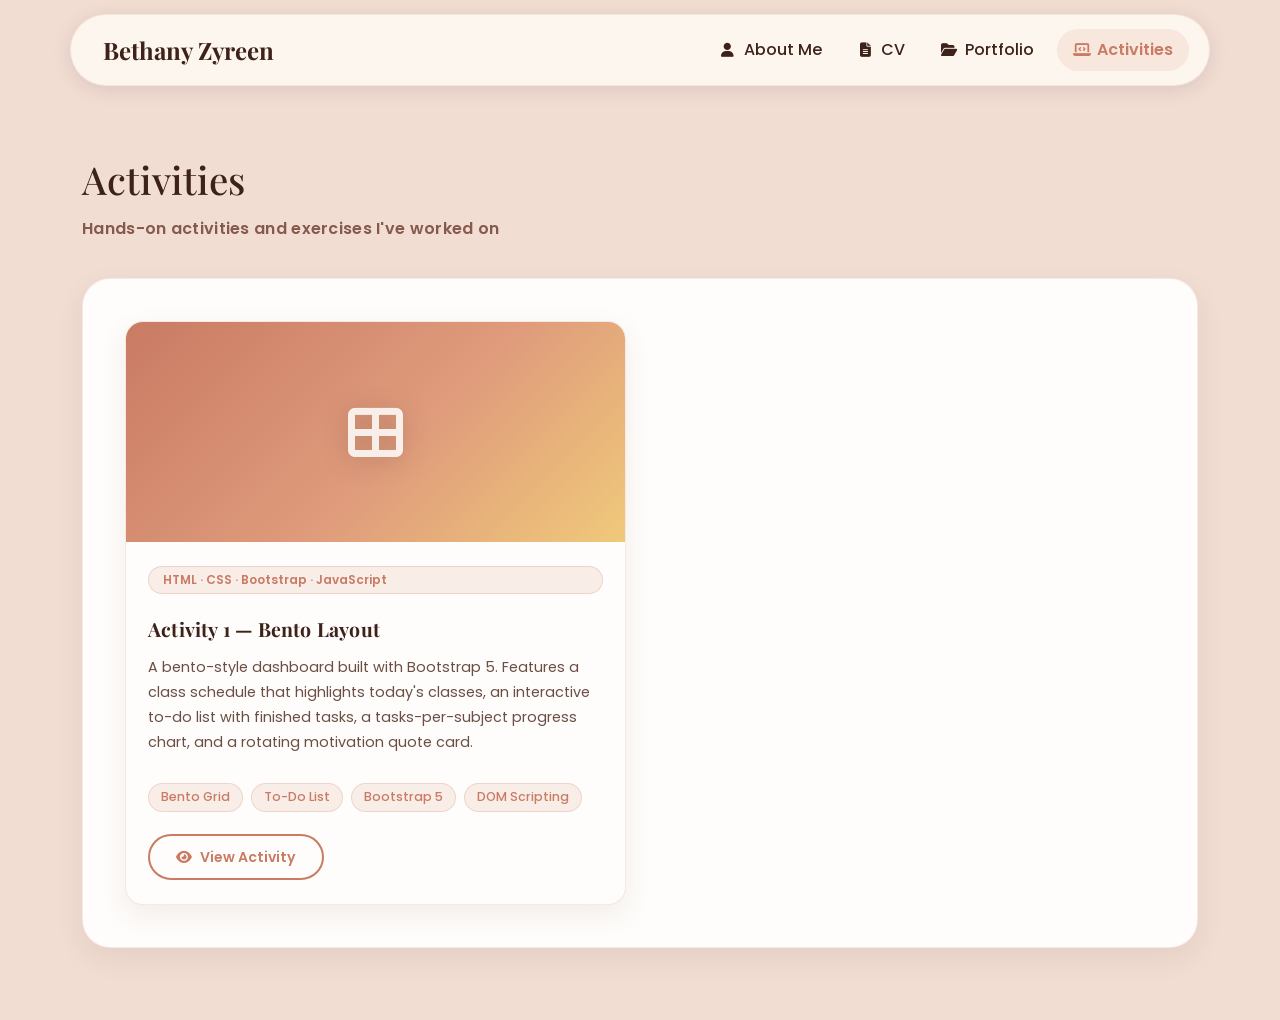
==== activities.html @ b903df8c "activities folder" ====
<!DOCTYPE html>
<html lang="en">

<head>
  <meta charset="UTF-8">
  <meta name="viewport" content="width=device-width, initial-scale=1.0">
  <title>Zyreen – Activities</title>
  <link rel="icon" type="image/svg+xml" href="assets/img/Group13.svg">
  <link href="https://cdn.jsdelivr.net/npm/bootstrap@5.3.3/dist/css/bootstrap.min.css" rel="stylesheet">
  <link
    href="https://fonts.googleapis.com/css2?family=Playfair+Display:wght@600;700&family=Poppins:wght@300;400;500;600&display=swap"
    rel="stylesheet">
  <link rel="stylesheet" href="https://cdnjs.cloudflare.com/ajax/libs/font-awesome/6.5.0/css/all.min.css">
  <link rel="stylesheet" href="assets/css/style.css">
</head>

<body>

  <!-- NAVBAR -->
  <nav class="navbar navbar-expand-lg fixed-top custom-nav">
    <div class="container">
      <a class="navbar-brand logo" href="index.html">Bethany Zyreen</a>
      <button class="navbar-toggler" type="button" data-bs-toggle="collapse" data-bs-target="#menu" aria-controls="menu"
        aria-expanded="false" aria-label="Toggle navigation">
        <span class="navbar-toggler-icon"></span>
      </button>
      <div class="collapse navbar-collapse" id="menu">
        <ul class="navbar-nav ms-auto">
          <li class="nav-item"><a href="index.html" class="nav-link"><i class="fas fa-user nav-link-icon"></i><span
                data-text="About Me">About Me</span></a></li>
          <li class="nav-item"><a href="cv.html" class="nav-link"><i class="fas fa-file-lines nav-link-icon"></i><span
                data-text="CV">CV</span></a></li>
          <li class="nav-item"><a href="portfolio.html" class="nav-link"><i
                class="fas fa-folder-open nav-link-icon"></i><span data-text="Portfolio">Portfolio</span></a></li>
          <li class="nav-item"><a href="activities.html" class="nav-link active" aria-current="page"><i
                class="fas fa-laptop-code nav-link-icon"></i><span data-text="Activities">Activities</span></a></li>
        </ul>
      </div>
    </div>
  </nav>

  <section class="page-header">
    <div class="container">
      <h1 class="section-title">Activities</h1>
      <p class="page-subtitle">Hands-on activities and exercises I've worked on</p>
    </div>
  </section>

  <!-- ACTIVITIES -->
  <section class="section pt-0">
    <div class="container">
      <div class="card-section">
        <div class="project-grid project-grid--tall">

          <article class="project-card" id="bento-layout">
            <div class="project-image sunset-panel">
              <i class="fas fa-table-cells-large panel-icon"></i>
            </div>
            <div class="project-content">
              <span class="project-badge">HTML · CSS · Bootstrap · JavaScript</span>
              <h3>Activity 1 — Bento Layout</h3>
              <p>
                A bento-style dashboard built with Bootstrap 5. Features a class schedule that highlights
                today's classes, an interactive to-do list with finished tasks, a tasks-per-subject progress
                chart, and a rotating motivation quote card.
              </p>
              <div class="project-tags">
                <span class="tag">Bento Grid</span>
                <span class="tag">To-Do List</span>
                <span class="tag">Bootstrap 5</span>
                <span class="tag">DOM Scripting</span>
              </div>
              <a href="activities/activity1/bento.html" target="_blank" rel="noopener" class="btn btn-project mt-3">
                <i class="fas fa-eye"></i> View Activity
              </a>
            </div>
          </article>

        </div>
      </div>
    </div>
  </section>

  <script src="https://cdn.jsdelivr.net/npm/bootstrap@5.3.3/dist/js/bootstrap.bundle.min.js"></script>
  <script src="assets/js/script.js"></script>
</body>

</html>
---- assets/css/style.css ----
:root {
  --bg: #f2ddd3;
  --nav: #fdf6ee;
  --card: #fff;
  --accent-light: #e8b4a0;
  --accent: #c97b63;
  --dark: #3d2219;
}

body {
  background: var(--bg);
  font-family: 'Poppins', sans-serif;
  padding-top: 100px;
  color: var(--dark);
}

/* ── TYPOGRAPHY ── */
.logo,
.section-title,
.hero-title {
  font-family: 'Playfair Display', serif;
}

/* ── NAVBAR ── */
.custom-nav {
  background: transparent !important;
  box-shadow: none !important;
  padding: 16px 0;
}

.custom-nav .container {
  background: var(--nav);
  border-radius: 50px;
  box-shadow: 0 4px 20px rgba(0, 0, 0, .10);
  padding: 12px 32px !important;
}

.logo {
  font-size: 1.5rem;
  font-weight: 700;
  color: var(--dark) !important;
  text-decoration: none;
}

.nav-link {
  font-weight: 500;
  color: var(--dark) !important;
  margin-left: 8px;
}

/* ── HERO ── */
.hero-section {
  padding: 50px 0;
}

.hero-card {
  background: #fff;
  padding: 20px;
  border-radius: 35px;
  box-shadow: 0 8px 25px rgba(0, 0, 0, .08);
}

.hero-text-col {
  padding-left: 20px;
}

.hero-title {
  font-size: 2.6rem;
  margin-bottom: 6px;
}

.location {
  color: var(--accent);
  font-weight: 600;
  margin-bottom: 16px;
}

.hero-text {
  line-height: 1.8;
  margin-bottom: 24px;
  font-size: 0.95rem;
}

.btn-main,
.btn-project,
.btn-submit {

  border: 2px solid var(--accent);
  color: var(--accent);
  border-radius: 50px;
  padding: 12px 30px;
  font-weight: 500;
  background: transparent;
  text-decoration: none;
  display: inline-block;
  transition: all 0.25s ease;
}


.btn-main,
.btn-project {
  padding: 12px 30px;
}

.hero-btn-col {
  width: 100%;
  margin-top: 24px;
  text-align: center;
}

.hero-btn-col .btn-main {
  display: inline-block;
  width: 100%;
  max-width: 420px;
  text-align: center;
}

@media (max-width: 480px) {
  .hero-btn-col .btn-main {
    padding: 12px 20px;
    font-size: 0.92rem;
    max-width: 100%;
  }
}

.btn-submit {
  padding: 14px 52px;
  font-weight: 600;
}

.btn-main:hover,
.btn-project:hover,
.btn-submit:hover {
  background: var(--accent);
  color: white;
  opacity: 0.95;
}

/* ── SECTIONS ── */
.section {
  padding: 70px 0;
}

.section-title {
  font-size: 2.4rem;
  margin-bottom: 24px;
  color: var(--dark);
}

.card-section {
  background: white;
  padding: 40px;
  border-radius: 30px;
  box-shadow: 0 8px 25px rgba(0, 0, 0, .08);
}

/* ── SKILLS ── */
.skill-list {
  list-style: disc;
  padding-left: 20px;
  line-height: 2.2;
}

.skill-list li {
  font-size: 0.95rem;
}

/* ── EDUCATION ── */
.education-list {
  list-style: disc;
  padding-left: 20px;
}

.education-list li {
  margin-bottom: 20px;
  line-height: 1.8;
  font-size: 0.95rem;
}

.education-list li:last-child {
  margin-bottom: 0;
}

/* ── PROJECTS GRID ── */
.project-grid {
  display: grid;
  grid-template-columns: repeat(auto-fit, minmax(300px, 1fr));
  gap: 28px;
  align-items: stretch;
}

.project-card {
  display: flex;
  flex-direction: row;
  overflow: hidden;
  border-radius: 25px;
  background: white;
  box-shadow: 0 5px 20px rgba(0, 0, 0, .08);
}

.project-image {
  position: relative;
  width: 38%;
  flex-shrink: 0;
  padding: 22px;
  display: flex;
  align-items: center;
  justify-content: center;
  background: var(--accent-light);
  overflow: hidden;
}

.project-image img {
  max-width: 100%;
  max-height: 100%;
  width: auto;
  height: auto;
  object-fit: contain;
  border-radius: 14px;
  box-shadow: 0 14px 30px rgba(61, 34, 25, 0.2);
  transition: transform 0.45s ease, box-shadow 0.45s ease;
}

.project-card:hover .project-image img {
  transform: translateY(-4px) scale(1.035);
  box-shadow: 0 18px 36px rgba(61, 34, 25, 0.26);
}

.project-content {
  padding: 28px;
  flex: 1;
  display: flex;
  flex-direction: column;
}

.project-content h3 {
  font-family: 'Playfair Display', serif;
  font-size: 1.18rem;
  font-weight: 700;
  letter-spacing: 0.2px;
  margin: 8px 0 12px;
  line-height: 1.35;
  color: var(--dark);
}

.project-content p {
  font-size: 0.9rem;
  line-height: 1.7;
  color: #6b4e44;
  margin-bottom: 18px;
}

.project-content .project-tags {
  margin-bottom: 22px;
}

.btn-project {
  border: 2px solid var(--accent);
  color: var(--accent);
  border-radius: 50px;
  padding: 10px 26px;
  font-size: 0.88rem;
  font-weight: 600;
  background: transparent;
  display: inline-flex;
  align-items: center;
  gap: 8px;
  align-self: flex-start;
  margin-top: auto;
  transition: all 0.25s ease;
}

.btn-project:hover {
  background: var(--accent);
  color: white;
}

.project-content .d-flex.gap-2 {
  flex-wrap: nowrap;
}

.project-content .d-flex.gap-2 .btn-project {
  flex: 1 1 auto;
  justify-content: center;
  white-space: nowrap;
}

@media (max-width: 480px) {
  .project-content .d-flex.gap-2 {
    gap: 8px !important;
  }

  .project-content .d-flex.gap-2 .btn-project {
    padding: 9px 12px;
    font-size: 0.78rem;
    gap: 5px;
  }

  .project-content .d-flex.gap-2 .btn-project i {
    font-size: 0.85rem;
  }
}

/* ── CONTACT FORM ── */
.card-section {
  background: #fff;
  padding: 40px;
  border-radius: 30px;
  border: 1px solid rgba(201, 123, 99, 0.18);
  box-shadow: 0 10px 30px rgba(0, 0, 0, 0.06);
}

.card-section form {
  color: var(--dark);
}

.card-section .section-title {
  color: var(--dark);
}

.custom-input {
  border: 2px solid rgba(201, 123, 99, 0.35);
  border-radius: 22px;
  padding: 16px 20px;
  font-family: 'Poppins', sans-serif;
  font-size: 0.95rem;
  background: #fbf1ed;
  color: #3a2320;
  transition: border-color 0.25s ease, background 0.25s ease, box-shadow 0.25s ease;
}

.custom-input::placeholder {
  color: #a57a70;
  opacity: 1;
}

.custom-input:focus {
  border-color: var(--accent);
  background: white;
  box-shadow: 0 0 0 4px rgba(201, 123, 99, 0.12);
}

textarea.custom-input {
  min-height: 160px;
  resize: vertical;
}

.page-transition-overlay {
  position: fixed;
  inset: 0;
  z-index: 9999;
  background: var(--bg);
  opacity: 1;
  pointer-events: none;
  transition: opacity 0.4s ease;
}

.page-transition-overlay.hidden {
  opacity: 0;
}

.page-transition-overlay.visible {
  opacity: 1;
  pointer-events: all;
}

.btn-submit {
  background: var(--accent);
  color: white;
  padding: 14px 52px;
  border-radius: 50px;
  font-weight: 600;
  border: 1px solid transparent;
  transition: transform 0.25s ease, opacity 0.25s ease, box-shadow 0.25s ease;
  position: relative;
  overflow: hidden;
}

.btn-main,
.btn-project,
.btn-submit,
.back-link {
  transition: transform 0.25s ease, opacity 0.25s ease, box-shadow 0.25s ease;
  position: relative;
  overflow: hidden;
}

.btn-main:hover,
.btn-project:hover,
.btn-submit:hover,
.back-link:hover {
  opacity: 0.95;
  transform: translateY(-2px) scale(1.01);
}

.btn-submit:focus,
.btn-submit:active,
.btn-main:focus,
.btn-main:active,
.btn-project:focus,
.btn-project:active {
  outline: none;
  background: var(--accent);
  color: white;
  box-shadow: 0 0 0 6px rgba(201, 123, 99, 0.18);
}

.back-link:focus,
.back-link:active {
  outline: none;
  background: transparent;
  color: var(--accent);
  box-shadow: none;
}

.animated-card {
  opacity: 0;
  transform: translateY(22px);
  transition: opacity 0.55s ease, transform 0.55s ease;
}

.animated-card.visible {
  opacity: 1;
  transform: translateY(0);
}

.ripple {
  position: absolute;
  border-radius: 50%;
  transform: scale(0);
  background: rgba(255, 255, 255, 0.45);
  pointer-events: none;
}

@keyframes ripple-effect {
  to {
    transform: scale(4);
    opacity: 0;
  }
}


@media (max-width: 991px) {
  .project-grid {
    grid-template-columns: repeat(auto-fit, minmax(280px, 1fr));
    gap: 24px;
  }

  .project-content {
    padding: 26px;
  }

  .project-content h3 {
    font-size: 1.12rem;
  }
}

@media (max-width: 767px) {
  .card-section {
    padding: 20px 16px;
  }

  .project-grid {
    grid-template-columns: 1fr;
    gap: 20px;
  }

  .project-card {
    flex-direction: column;
    border-radius: 20px;
  }

  .project-image {
    width: 100%;
    height: 190px;
    padding: 16px;
  }

  .project-content {
    padding: 22px 20px;
  }

  .project-content h3 {
    font-size: 1.05rem;
    margin: 6px 0 10px;
  }

  .project-content p {
    font-size: 0.88rem;
    margin-bottom: 14px;
  }

  .project-tags {
    gap: 6px;
  }

  .tag {
    font-size: 0.72rem;
    padding: 3px 10px;
  }

  .btn-project {
    padding: 9px 22px;
    font-size: 0.85rem;
  }

  .page-header {
    padding: 30px 0 16px;
  }

  .section-title {
    font-size: 1.9rem;
  }
}

/* ── FOOTER ── */
footer {
  padding: 40px 0 20px;
}

.footer-card {
  background: white;
  padding: 36px 40px;
  border-radius: 30px;
  box-shadow: 0 8px 25px rgba(0, 0, 0, .08);
  font-size: 0.93rem;
}

.footer-card p {
  margin-bottom: 8px;
}

.footer-icon {
  color: var(--accent);
  margin-right: 8px;
  font-size: 1rem;
}

.copyright {
  text-align: center;
  margin-top: 30px;
  font-weight: 600;
  font-size: 0.9rem;
  color: var(--dark);
}

/* ── SUNSET PAGES PROJECT ── */
.sunset-bg {
  background: linear-gradient(160deg, #c97b63 0%, #d4886a 30%, #e8a87c 55%, #f2c87a 80%, #c97b63 100%);
  display: flex;
  align-items: center;
  justify-content: center;
}

.sunset-icon {
  font-size: 3rem;
  color: rgba(255, 255, 255, 0.85);
  text-align: center;
}

.project-badge {
  display: inline-block;
  background: var(--accent-light);
  color: var(--dark);
  font-size: 0.75rem;
  font-weight: 600;
  padding: 4px 14px;
  border-radius: 50px;
  margin-bottom: 14px;
}

.project-tags {
  display: flex;
  flex-wrap: wrap;
  gap: 8px;
  margin-top: 10px;
}

.tag {
  background: #f9ede8;
  color: var(--accent);
  border: 1px solid var(--accent-light);
  font-size: 0.78rem;
  font-weight: 500;
  padding: 4px 12px;
  border-radius: 50px;
}

.page-header {
  padding: 50px 0 30px;
}

.page-subtitle {
  color: var(--accent);
  font-weight: 500;
  font-size: 1rem;
  margin-top: -10px;
  margin-bottom: 0;
}

.nav-link.active {
  color: var(--accent) !important;
  font-weight: 600;
}

.timeline-list {
  list-style: none;
  padding: 0;
  margin: 0;
  position: relative;
}

.timeline-list::before {
  content: '';
  position: absolute;
  left: 10px;
  top: 8px;
  bottom: 8px;
  width: 2px;
  background: var(--accent-light);
}

.timeline-item {
  display: flex;
  gap: 20px;
  margin-bottom: 32px;
  position: relative;
}

.timeline-item:last-child {
  margin-bottom: 0;
}

.timeline-dot {
  width: 22px;
  height: 22px;
  border-radius: 50%;
  background: var(--accent);
  flex-shrink: 0;
  margin-top: 2px;
  box-shadow: 0 0 0 4px var(--accent-light);
  z-index: 1;
}

.timeline-body {
  flex: 1;
}

.timeline-year {
  display: inline-block;
  background: var(--accent-light);
  color: var(--dark);
  font-size: 0.75rem;
  font-weight: 600;
  padding: 3px 12px;
  border-radius: 50px;
  margin-bottom: 6px;
}

.timeline-body h5 {
  font-family: 'Playfair Display', serif;
  font-size: 1.05rem;
  margin-bottom: 2px;
}

.timeline-body p {
  font-size: 0.88rem;
  color: #7a5a50;
  margin: 0;
}


.skill-group-label {
  font-weight: 600;
  font-size: 0.85rem;
  text-transform: uppercase;
  letter-spacing: 1px;
  color: var(--accent);
  margin-bottom: 16px;
}


.project-card--vertical {
  flex-direction: column;
}

.sunset-bg--wide {
  width: 100%;
  min-height: 200px;
  padding: 40px 20px;
  flex-direction: column;
  gap: 12px;
}

.sunset-tagline {
  color: rgba(255, 255, 255, 0.92);
  font-style: italic;
  font-size: 0.95rem;
  margin-top: 12px;
  margin-bottom: 0;
  text-align: center;
  line-height: 1.6;
}


.sp-block {
  margin-bottom: 22px;
}

.sp-heading {
  font-weight: 700;
  font-size: 0.82rem;
  text-transform: uppercase;
  letter-spacing: 1px;
  color: var(--accent);
  margin-bottom: 10px;
}

.sp-heading i {
  margin-right: 6px;
}

.sp-block p {
  margin-bottom: 8px;
}


.sp-genres {
  display: flex;
  flex-direction: column;
  gap: 10px;
}

.sp-genre-item {
  background: #fdf6ee;
  border-left: 3px solid var(--accent);
  border-radius: 0 12px 12px 0;
  padding: 10px 16px;
}

.sp-genre-title {
  display: block;
  font-weight: 600;
  font-size: 0.92rem;
  color: var(--dark);
  margin-bottom: 2px;
}

.sp-genre-desc {
  font-size: 0.83rem;
  color: #7a5a50;
}


.sp-features {
  display: flex;
  flex-wrap: wrap;
  gap: 10px;
}

.sp-feature {
  background: #fdf6ee;
  border: 1px solid var(--accent-light);
  border-radius: 50px;
  padding: 7px 16px;
  font-size: 0.83rem;
  font-weight: 500;
  color: var(--dark);
}

.sp-feature i {
  color: var(--accent);
  margin-right: 6px;
}


.footer-card .row {
  gap: 0;
  position: relative;
  align-items: center;
}

.footer-card .col-lg-4 {
  display: flex;
  flex-direction: column;
  justify-content: center !important;
}

.footer-card .col-lg-4:nth-child(1) {
  align-items: flex-start;
}

.footer-card .col-lg-4:nth-child(2) {
  align-items: center;
}

.footer-card .col-lg-4:nth-child(3) {
  align-items: flex-end;
}

.footer-card .col-lg-4:nth-child(3)>div {
  display: flex;
  flex-direction: column;
  align-items: center;
}

.footer-card .col-md-6 p {
  display: flex;
  align-items: center;
  gap: 8px;
  margin-bottom: 10px;
  font-size: 0.9rem;
}

.footer-card .col-md-6:first-child p strong {
  min-width: 70px;
}

/* ── PROJECT DETAIL PAGES ── */
.detail-hero {
  padding: 80px 20px 60px;
  text-align: center;
}

.project-screenshot {
  overflow: hidden;
  border-radius: 30px;
  box-shadow: 0 8px 25px rgba(0, 0, 0, .12);
  border: none !important;
}

.project-screenshot img {
  width: 100%;
  display: block;
  object-fit: cover;
}

.sunset-hero {
  background: linear-gradient(160deg, #c97b63 0%, #d4886a 35%, #e8a87c 60%, #f2c97a 100%);
}

.furniture-hero {
  background: linear-gradient(160deg, #b56b55 0%, #c97b63 35%, #d4956a 60%, #e8c278 100%);
}

.kodular-hero {
  background: linear-gradient(160deg, #3d2219 0%, #c97b63 60%, #e8b4a0 100%);
}

.detail-hero-icon {
  font-size: 3.5rem;
  color: rgba(255, 255, 255, 0.9);
  margin-bottom: 16px;
  display: block;
}

.detail-hero-title {
  font-family: 'Playfair Display', serif;
  font-size: 2.8rem;
  color: white;
  margin-bottom: 8px;
  text-shadow: 0 2px 10px rgba(0, 0, 0, 0.15);
}

.detail-hero-sub {
  color: rgba(255, 255, 255, 0.88);
  font-size: 1rem;
  font-weight: 500;
  margin-bottom: 10px;
}

.detail-hero-tagline {
  color: rgba(255, 255, 255, 0.92);
  font-style: italic;
  font-size: 1rem;
  margin-bottom: 20px;
}

.detail-badges {
  display: flex;
  gap: 10px;
  justify-content: center;
  flex-wrap: wrap;
  margin-top: 10px;
}

.detail-badges .project-badge {
  background: rgba(255, 255, 255, 0.3);
  color: white;
  border: 1px solid rgba(255, 255, 255, 0.5);
  font-size: 0.82rem;
}

.back-link {
  color: var(--accent);
  font-weight: 600;
  font-size: 0.9rem;
  text-decoration: none;
  display: inline-flex;
  align-items: center;
  gap: 8px;
  transition: opacity 0.25s ease, transform 0.25s ease;
}

.back-link:hover {
  opacity: 0.75;
  color: var(--accent);
  transform: translateX(-3px);
}

.feature-card {
  display: flex;
  gap: 16px;
  align-items: flex-start;
  background: #fdf6ee;
  border-radius: 20px;
  padding: 20px;
  height: 100%;
  transition: transform 0.25s ease, box-shadow 0.25s ease, border-color 0.25s ease;
}

.feature-icon {
  width: 46px;
  height: 46px;
  background: var(--accent);
  border-radius: 12px;
  display: flex;
  align-items: center;
  justify-content: center;
  color: white;
  font-size: 1.1rem;
  flex-shrink: 0;
}

.feature-card h6 {
  font-weight: 600;
  margin-bottom: 6px;
  font-size: 0.95rem;
}

.feature-card p {
  font-size: 0.87rem;
  color: #7a5a50;
  margin: 0;
  line-height: 1.6;
}

.project-summary-grid {
  display: grid;
  grid-template-columns: repeat(auto-fit, minmax(240px, 1fr));
  gap: 20px;
  margin-top: 26px;
}

.about-project-grid {
  margin-top: 28px;
}

.project-summary-item {
  background: #fdf2ec;
  border-radius: 28px;
  padding: 28px;
  transition: transform 0.25s ease, box-shadow 0.25s ease;
  min-height: 240px;
}

.project-summary-item:hover {
  transform: translateY(-4px);
  box-shadow: 0 20px 35px rgba(0, 0, 0, 0.08);
}

.project-summary-icon {
  width: 52px;
  height: 52px;
  border-radius: 18px;
  display: flex;
  align-items: center;
  justify-content: center;
  background: rgba(201, 123, 99, 0.95);
  color: white;
  margin-bottom: 18px;
  font-size: 1.2rem;
}

.project-summary-item h5 {
  font-size: 1.05rem;
  margin-bottom: 10px;
  color: var(--dark);
}

.project-summary-item p {
  margin: 0;
  color: #765646;
  font-size: 0.95rem;
  line-height: 1.7;
}

/* ── PROJECT CARD PANELS ── */
.furniture-panel {
  background: linear-gradient(160deg, #c97b63 0%, #d4956a 40%, #e8b86a 75%, #f0c97a 100%);
  display: flex;
  align-items: center;
  justify-content: center;
}

.sunset-panel {
  background: linear-gradient(160deg, #c97b63 0%, #d4886a 30%, #e8a87c 55%, #f2c87a 80%, #c97b63 100%);
  display: flex;
  align-items: center;
  justify-content: center;
}

.kodular-panel {
  background: linear-gradient(160deg, #c97b63 0%, #d4886a 30%, #e8a87c 55%, #f2c87a 80%, #c97b63 100%);
  display: flex;
  align-items: center;
  justify-content: center;
}



/* ── CONTAINER FLUID (Furniture & Sunset Pages) ── */
.furniture-hero .container-fluid,
.sunset-hero .container-fluid,
.section .container-fluid {
  width: 100%;
  padding-left: 48px;
  padding-right: 48px;
  max-width: 100%;
}

@media (max-width: 768px) {

  .furniture-hero .container-fluid,
  .sunset-hero .container-fluid,
  .section .container-fluid {
    padding-left: 20px;
    padding-right: 20px;
  }
}

.project-screenshots-col {
  display: flex;
  flex-direction: column;
  gap: 1.5rem;
}

.project-screenshots-col .project-screenshot img {
  width: 100%;
  height: auto;
  display: block;
}


.footer-center {
  display: flex;
  flex-direction: column;
  align-items: center;
  justify-content: center;
  padding: 20px 0;
  text-align: center;
}

.footer-logo-svg {
  width: 90px;
  height: 90px;
  filter: drop-shadow(0 4px 12px rgba(201, 123, 99, 0.35));
  transition: transform 0.25s ease;
}

.footer-logo-svg:hover {
  transform: scale(1.05);
}

.footer-logo-name {
  font-family: 'Playfair Display', serif;
  font-size: 1.4rem;
  font-weight: 700;
  color: var(--dark);
  margin: 10px 0 2px;
}

.footer-logo-tagline {
  font-size: 0.78rem;
  color: var(--accent);
  font-weight: 500;
  letter-spacing: 0.5px;
  margin: 0;
}

.footer-section-label {
  font-weight: 700;
  font-size: 0.78rem;
  text-transform: uppercase;
  letter-spacing: 1.5px;
  color: var(--accent);
  margin-bottom: 14px;
}

.footer-contact {
  display: flex;
  flex-direction: column;
  gap: 10px;
}

.footer-contact-item {
  display: flex;
  align-items: center;
  gap: 10px;
  margin: 0;
  font-size: 0.9rem;
  color: var(--dark);
  padding: 0;
}

.footer-contact-item i {
  min-width: 20px;
  text-align: center;
  color: var(--accent);
  font-size: 1rem;
}

.footer-contact-item span {
  display: inline-block;
}

.footer-socials-icons {
  display: grid;
  grid-template-columns: repeat(2, 40px);
  gap: 12px;
  justify-content: center;
  align-items: center;
}

.social-icon-btn {
  display: inline-flex;
  align-items: center;
  justify-content: center;
  width: 40px;
  height: 40px;
  background: rgba(201, 123, 99, 0.1);
  border-radius: 50%;
  color: var(--accent);
  font-size: 1.2rem;
  transition: all 0.25s ease;
  text-decoration: none;
}

.social-icon-btn:hover {
  background: var(--accent);
  color: white;
  transform: translateY(-3px);
  box-shadow: 0 6px 16px rgba(201, 123, 99, 0.25);
}

.social-icon-btn:active {
  transform: translateY(-1px);
}

.footer-contact {
  display: flex;
  flex-direction: column;
  gap: 10px;
}

.footer-contact-item {
  display: flex;
  align-items: center;
  gap: 10px;
  margin: 0;
  font-size: 0.9rem;
  color: var(--dark);
  padding: 0;
}

.footer-contact-item i {
  min-width: 20px;
  text-align: center;
  color: var(--accent);
  font-size: 1rem;
}

.footer-contact-item span {
  display: inline-block;
}

.footer-nav-link {
  color: var(--dark);
  text-decoration: none;
  font-size: 0.9rem;
  transition: color 0.25s ease;
}

.footer-nav-link:hover {
  color: var(--accent);
}


@media (max-width: 1199px) {
  .footer-socials-icons {
    grid-template-columns: repeat(2, 40px);
  }
}

@media (max-width: 991px) {
  .footer-card {
    padding: 28px 24px;
  }

  .col-lg-4 {
    width: 100%;
  }


  .col-lg-4:nth-child(1) {
    margin-bottom: 24px;
    border-bottom: 1px solid rgba(201, 123, 99, 0.08);
    padding-bottom: 24px;
  }


  .col-lg-4:nth-child(3) {
    position: absolute;
    top: 28px;
    right: 24px;
    margin-top: 0;
  }

  .col-lg-4:nth-child(3) .footer-section-label {
    display: block;
    margin-bottom: 8px;
    font-size: 0.7rem;
  }

  .footer-socials-icons {
    grid-template-columns: repeat(2, 40px);
  }


  .col-lg-4:nth-child(2) {
    margin-top: 20px;
    padding-top: 20px;
  }

  .footer-center {
    text-align: center;
  }

  .footer-logo-svg {
    width: 75px;
    height: 75px;
  }

  .footer-logo-name {
    font-size: 1.15rem;
  }

  .social-icon-btn {
    width: 38px;
    height: 38px;
    font-size: 1.1rem;
  }
}

@media (max-width: 767px) {
  .footer-card {
    padding: 20px 16px;
    position: relative;
  }

  .col-lg-4 {
    margin-bottom: 0;
  }


  .col-lg-4:nth-child(1) {
    margin-bottom: 12px;
    padding-bottom: 12px;
    border-bottom: 1px solid rgba(201, 123, 99, 0.08);
  }


  .col-lg-4:nth-child(3) {
    position: absolute;
    top: 20px;
    right: 16px;
    width: auto;
    margin-top: 0;
  }

  .col-lg-4:nth-child(3) .footer-section-label {
    display: block;
    margin-bottom: 6px;
    font-size: 0.65rem;
  }

  .footer-socials-icons {
    grid-template-columns: repeat(2, 32px);
    gap: 10px;
  }


  .col-lg-4:nth-child(2) {
    margin-top: 18px;
    padding-top: 8px;
  }

  .footer-center {
    text-align: center;
  }

  .footer-logo-svg {
    width: 60px;
    height: 60px;
  }

  .footer-logo-name {
    font-size: 0.95rem;
    margin: 6px 0 2px;
  }

  .footer-logo-tagline {
    font-size: 0.65rem;
  }

  .footer-section-label {
    font-size: 0.65rem;
    margin-bottom: 8px;
  }

  .footer-contact {
    gap: 6px;
  }

  .footer-contact-item {
    font-size: 0.75rem;
    gap: 6px;
  }

  .footer-contact-item i {
    min-width: 16px;
    font-size: 0.8rem;
  }

  .social-icon-btn {
    width: 32px;
    height: 32px;
    font-size: 0.9rem;
  }

  .footer-card p {
    font-size: 0.75rem;
    margin-bottom: 4px;
  }
}


.furniture-table {
  width: 100%;
  border-collapse: collapse;
  font-size: 0.88rem;
  color: var(--dark);
}

.furniture-table thead tr {
  background: #fdf2ec;
  border-bottom: 2px solid var(--accent-light);
}

.furniture-table thead th {
  padding: 16px 14px;
  font-weight: 600;
  font-size: 0.8rem;
  text-transform: uppercase;
  letter-spacing: 0.6px;
  color: var(--accent);
  white-space: nowrap;
}

.furniture-table tbody tr {
  border-bottom: 1px solid rgba(201, 123, 99, 0.12);
  transition: background 0.25s ease;
}

.furniture-table tbody tr:last-child {
  border-bottom: none;
}

.furniture-table tbody tr:hover {
  background: #fdf6ee;
}

.furniture-table tbody td {
  padding: 16px 14px;
  vertical-align: middle;
  line-height: 1.5;
}

.furniture-table tbody td:first-child {
  font-weight: 600;
  color: var(--accent);
  text-align: center;
  width: 36px;
}

.furn-img-placeholder {
  width: 52px;
  height: 52px;
  border-radius: 12px;
  display: flex;
  align-items: center;
  justify-content: center;
  font-size: 1.3rem;
}

.stock-badge {
  display: inline-block;
  border-radius: 50px;
  padding: 4px 12px;
  font-size: 0.75rem;
  font-weight: 600;
  white-space: nowrap;
}

.stock-badge.in-stock {
  background: #4caf50;
  color: white;
}

.stock-badge.out-of-stock {
  background: #e53935;
  color: white;
}

:root {
  --surface: #fffdfb;
  --surface-soft: #fff7f2;
  --line-soft: rgba(201, 123, 99, 0.16);
  --shadow-soft: 0 10px 28px rgba(61, 34, 25, 0.08);
  --shadow-lift: 0 16px 34px rgba(61, 34, 25, 0.12);
  --radius-lg: 28px;
  --radius-md: 18px;
  --accent-gradient: linear-gradient(135deg, #c97b63 0%, #df9b7c 55%, #f0c97a 100%);
}

.hero-card,
.card-section,
.footer-card,
.project-card,
.project-screenshot,
.project-summary-item,
.feature-card,
.skill-bar-item,
.sp-genre-item {
  background: var(--surface);
  border: 1px solid var(--line-soft);
  box-shadow: var(--shadow-soft);
}

.hero-card,
.card-section,
.footer-card,
.project-screenshot {
  border-radius: var(--radius-lg);
}

.project-card,
.project-summary-item,
.feature-card,
.skill-bar-item,
.sp-genre-item {
  border-radius: var(--radius-md);
}

.section {
  padding: 64px 0;
}

.section-title {
  margin-bottom: 22px;
  letter-spacing: 0;
}

.page-header {
  padding: 44px 0 28px;
}

.page-subtitle,
.hero-role,
.footer-logo-tagline {
  color: var(--accent);
  font-weight: 600;
  letter-spacing: 0.3px;
}

.hero-role {
  font-size: 1rem;
  margin: 0 0 10px;
}

.hero-text {
  margin-bottom: 14px;
}

.hero-text:last-of-type {
  margin-bottom: 24px;
}

.btn-main,
.btn-project,
.btn-submit,
.back-link {
  border-radius: 50px;
}

.project-card {
  transition: transform 0.25s ease, box-shadow 0.25s ease, border-color 0.25s ease;
}

.project-card:hover,
.project-summary-item:hover,
.feature-card:hover,
.skill-bar-item:hover {
  transform: translateY(-3px);
  border-color: rgba(201, 123, 99, 0.3);
  box-shadow: var(--shadow-lift);
}


.panel-icon {
  font-size: 3.5rem;
  color: rgba(255, 255, 255, 0.85);
  filter: drop-shadow(0 4px 12px rgba(61, 34, 25, 0.25));
  transition: transform 0.35s ease;
}

.project-card:hover .panel-icon {
  transform: scale(1.12) translateY(-4px);
}

.project-image,
.furniture-panel,
.sunset-panel,
.kodular-panel,
.sunset-hero,
.furniture-hero,
.kodular-hero {
  background: var(--accent-gradient);
}

.project-badge,
.tag,
.timeline-year {
  background: rgba(201, 123, 99, 0.12);
  border: 1px solid rgba(201, 123, 99, 0.22);
  color: var(--accent);
}

.project-summary-icon,
.feature-icon {
  background: var(--accent-gradient);
  border-radius: 14px;
  box-shadow: 0 8px 18px rgba(201, 123, 99, 0.2);
}

.project-summary-item,
.feature-card,
.sp-genre-item,
.skill-bar-item {
  background: linear-gradient(135deg, var(--surface-soft) 0%, var(--surface) 72%);
}

.sp-genre-item {
  border-left: 1px solid var(--line-soft);
  padding: 18px 20px;
}

.project-screenshots-row {
  align-items: stretch;
}

.project-screenshots-row>[class*="col-"] {
  display: flex;
  flex-direction: column;
}

.app-screenshot {
  padding: 0;
  overflow: hidden;
  border-radius: var(--radius-lg);
  background: transparent;
  display: block;
  line-height: 0;
}

.app-screenshot img {
  width: 100%;
  height: auto;
  display: block;
  object-fit: contain;
}

.app-screenshot.is-landscape img {
  height: 460px;
  object-fit: cover;
}

.app-screenshot.is-portrait {
  max-width: 320px;
  margin: 0 auto;
}

.app-screenshot.is-portrait img {
  height: auto;
  width: 100%;
  object-fit: contain;
}

.screenshot-caption {
  color: #a57a70;
  font-size: 0.85rem;
  font-style: italic;
  margin: 10px 0 0;
  text-align: center;
}

/* ── SCREENSHOT CAROUSEL ── */
.screenshot-carousel-wrap {
  max-width: 640px;
  margin: 0 auto;
}

.screenshot-carousel {
  position: relative;
}

.screenshot-carousel .carousel-inner {
  border-radius: 22px;
  overflow: hidden;
  background: transparent;
  box-shadow: 0 12px 32px rgba(61, 34, 25, 0.12);
}

.screenshot-carousel .app-screenshot {
  margin: 0;
  border-radius: 0;
  background: transparent;
}

.screenshot-carousel .app-screenshot.is-landscape,
.screenshot-carousel .app-screenshot.is-portrait {
  aspect-ratio: auto;
  max-width: none;
  margin: 0;
}

.screenshot-carousel .app-screenshot.is-landscape img {
  width: 100%;
  height: 460px;
  object-fit: cover;
}

.screenshot-carousel .app-screenshot img {
  width: 100%;
  height: auto !important;
  max-height: none !important;
  object-fit: contain !important;
  display: block;
}

.screenshot-carousel .carousel-inner,
.screenshot-carousel .carousel-item {
  height: auto !important;
}

.screenshot-carousel .app-screenshot.is-portrait img {
  width: 100%;
  height: auto;
  object-fit: contain;
}

.screenshot-carousel .carousel-item {
  transition: transform 0.6s ease-in-out, opacity 0.6s ease-in-out;
}

.screenshot-carousel .carousel-indicators {
  position: relative;
  display: flex;
  justify-content: center;
  align-items: center;
  gap: 8px;
  margin-top: 14px;
  margin-bottom: 0;
  padding: 0;
  list-style: none;
  z-index: 5;
}

.screenshot-carousel .carousel-indicators [data-bs-target] {
  width: 8px;
  height: 8px;
  min-width: 8px;
  border-radius: 50%;
  background-color: var(--accent-light);
  border-top: none !important;
  border-bottom: none !important;
  border: none !important;
  box-sizing: border-box;
  opacity: 0.6;
  margin: 0;
  padding: 0;
  flex-shrink: 0;
  transition: opacity 0.25s ease, width 0.25s ease, border-radius 0.25s ease, background-color 0.25s ease;
}

.screenshot-carousel .carousel-indicators .active {
  width: 20px;
  height: 8px;
  border-radius: 50px;
  background-color: var(--accent);
  opacity: 1;
  transform: none;
}

.screenshot-carousel .carousel-control-prev,
.screenshot-carousel .carousel-control-next {
  width: 44px;
  height: 44px;
  top: 50%;
  transform: translateY(-50%);
  border-radius: 50%;
  background: rgba(255, 253, 251, 0.85);
  box-shadow: 0 6px 16px rgba(61, 34, 25, 0.15);
  opacity: 0.9;
  transition: opacity 0.25s ease, background 0.25s ease;
}

.screenshot-carousel .carousel-control-prev {
  left: 12px;
}

.screenshot-carousel .carousel-control-next {
  right: 12px;
}

.screenshot-carousel .carousel-control-prev:hover,
.screenshot-carousel .carousel-control-next:hover {
  background: var(--surface);
  opacity: 1;
}

.screenshot-carousel .carousel-control-prev-icon,
.screenshot-carousel .carousel-control-next-icon {
  width: 16px;
  height: 16px;
  filter: invert(0.45) sepia(1) saturate(3) hue-rotate(330deg);
}

@media (max-width: 767px) {
  .screenshot-carousel .app-screenshot.is-landscape img {
    height: 260px;
  }

  .screenshot-carousel .carousel-inner {
    border-radius: 18px;
  }

  .screenshot-carousel .carousel-control-prev,
  .screenshot-carousel .carousel-control-next {
    width: 36px;
    height: 36px;
  }
}

.certificate-badge-img {
  max-width: 90px;
  border-radius: 14px;
  box-shadow: var(--shadow-soft);
}

.certificate-body {
  padding-left: 0;
}

.certificate-description {
  color: #7a5a50;
  font-size: 0.9rem;
  line-height: 1.7;
}

.certificate-id {
  color: #a57a70;
  font-size: 0.82rem;
  margin-bottom: 0;
}

.footer-section-label {
  margin-bottom: 12px;
}

@media (max-width: 767px) {
  .section {
    padding: 44px 0;
  }

  .hero-card,
  .card-section,
  .footer-card {
    border-radius: 24px;
  }

  .project-summary-item,
  .feature-card,
  .skill-bar-item,
  .sp-genre-item {
    padding: 16px;
  }

  .app-screenshot img {
    height: 320px;
  }

  .app-screenshot.is-portrait {
    max-width: 360px;
  }
}

.photo-frame {
  position: relative;
  width: clamp(140px, 38vw, 240px);
  aspect-ratio: 1 / 1;
  margin: 28px auto 0;
}

.photo-frame::before {
  content: "";
  position: absolute;
  inset: -6px;
  transform: translate(-28px, -10px);
  background-color: var(--accent-light);
  border-radius: 22px;
  z-index: 0;
}

.profile-wrapper {
  position: relative;
  z-index: 1;
  width: 100%;
  height: 100%;
  flex-shrink: 0;
  overflow: hidden;
  border-radius: 16px;
  box-shadow: 0 10px 26px rgba(61, 34, 25, 0.18);
}

.hero-image {
  width: 100%;
  height: 100%;
  object-fit: cover;
  object-position: center;
  display: block;
}

@media (min-width: 992px) {
  .photo-frame {
    width: clamp(180px, 22vw, 260px);
  }
}

@media (max-width: 480px) {
  .photo-frame {
    width: clamp(120px, 45vw, 200px);
    margin-top: 16px;
  }

  .photo-frame::before {
    inset: -4px;
    transform: translate(-18px, -8px);
  }
}

.project-grid {
  display: grid;
  grid-template-columns: 1fr;
  gap: 28px;
  align-items: stretch;
}

@media (max-width: 991px) {
  .project-grid {
    gap: 22px;
  }
}

@media (max-width: 600px) {
  .project-grid {
    gap: 18px;
  }
}

.project-card:target,
.project-card.highlight {
  animation: cardHighlight 2s ease forwards;
}

@keyframes cardHighlight {
  0% {
    box-shadow: 0 0 0 3px var(--accent), 0 10px 28px rgba(61, 34, 25, .08);
    border-color: var(--accent);
  }

  70% {
    box-shadow: 0 0 0 3px var(--accent), 0 10px 28px rgba(61, 34, 25, .08);
    border-color: var(--accent);
  }

  100% {
    box-shadow: var(--shadow-soft);
    border-color: var(--line-soft);
  }
}

.portfolio-link {
  display: inline-flex;
  align-items: center;
  gap: 6px;
  margin-top: 12px;
  padding: 7px 18px;
  border: 1.5px solid var(--accent);
  border-radius: 50px;
  color: var(--accent);
  font-size: 0.82rem;
  font-weight: 600;
  text-decoration: none;
  font-family: 'Poppins', sans-serif;
  transition: background 0.25s ease, color 0.25s ease, transform 0.25s ease;
}

.portfolio-link:hover {
  background: var(--accent);
  color: #fff;
  transform: translateY(-2px);
}

.portfolio-link i {
  font-size: 0.78rem;
}

.hero-section {
  position: relative;
  padding: 50px 0 40px;
  overflow: hidden;
}

.hero-flex {
  display: flex;
  align-items: center;
  gap: 64px;
}

.hero-photo-col {
  position: relative;
  flex: 0 0 auto;
  display: flex;
  align-items: center;
  justify-content: center;
  padding: 36px 50px 50px 60px;
}

.hero-decor-circle {
  position: absolute;
  width: 380px;
  height: 380px;
  border-radius: 50%;
  background: var(--accent-gradient);
  opacity: 0.5;
  top: 0;
  left: 0;
  z-index: 0;
  pointer-events: none;
}

.hero-photo-col .photo-frame {
  position: relative;
  z-index: 1;
  width: clamp(220px, 26vw, 280px);
  aspect-ratio: 3 / 4;
  margin: 0;
  background: #f5ede5;
  padding: 10px;
  border-radius: 18px;
  border: 1px solid rgba(210, 180, 160, 0.35);
  box-shadow: 0 12px 32px rgba(61, 34, 25, 0.16);
}

.hero-photo-col .photo-frame::before {
  display: none;
}

.hero-photo-col .profile-wrapper {
  border-radius: 11px;
  border: 2.5px solid #f0e2d8;
  overflow: hidden;
  width: 100%;
  height: 100%;
}

.hero-photo-col .hero-image {
  width: 100%;
  height: 100%;
  object-fit: cover;
  object-position: center 15%;
  display: block;
}

.hero-text-col {
  flex: 1 1 420px;
  min-width: 0;
}

.hero-name-script {
  font-family: 'Playfair Display', serif;
  font-size: clamp(3.2rem, 5vw, 5rem);
  line-height: 1;
  color: var(--dark);
  margin: 0 0 8px;
}

.hero-divider {
  width: 100%;
  max-width: 460px;
  height: 1px;
  background: var(--line-soft);
  margin: 16px 0;
}

.hero-meta {
  display: flex;
  align-items: center;
  gap: 10px;
  margin: 0 0 8px;
  font-weight: 600;
  color: var(--dark);
}

.hero-meta i {
  width: 18px;
  text-align: center;
  color: var(--dark);
}

.hero-meta-location,
.hero-meta-location i {
  color: var(--accent);
}

.hero-text-col .hero-text {
  max-width: 480px;
  color: var(--dark);
  opacity: 0.85;
}

.hero-btn {
  margin-top: 10px;
  display: inline-block;
}

@media (max-width: 991px) {
  .hero-flex {
    flex-direction: column;
    text-align: center;
    gap: 36px;
  }

  .hero-text-col {
    flex: 1 1 auto;
  }

  .hero-divider,
  .hero-text-col .hero-text {
    margin-left: auto;
    margin-right: auto;
  }

  .hero-meta {
    justify-content: center;
  }

  .hero-decor-circle {
    width: 280px;
    height: 280px;
  }

  .hero-photo-col {
    padding: 24px 36px 36px 36px;
  }
}

@media (max-width: 480px) {
  .hero-section {
    padding: 50px 0 40px;
  }

  .hero-photo-col .photo-frame {
    width: clamp(200px, 60vw, 260px);
  }

  .hero-name-script {
    font-size: 3rem;
  }

  .hero-decor-circle {
    width: 220px;
    height: 220px;
  }

  .hero-photo-col {
    padding: 16px 28px 28px 28px;
  }
}

html {
  scroll-behavior: smooth;
  scroll-padding-top: 112px;
}

body {
  text-rendering: optimizeLegibility;
  -webkit-font-smoothing: antialiased;
}

.container {
  max-width: 1140px;
}

.custom-nav {
  padding: 14px 12px;
  /* pin header typography/colour so it is identical on pages that also load pages.css
     (pages.css ships global body rules: 15px font-size, 1.6 line-height, --dark override) */
  font-size: 1rem;
  line-height: 1.5;
  --dark: #3d2219;
}

.custom-nav .container {
  border: 1px solid rgba(201, 123, 99, 0.13);
  backdrop-filter: blur(14px);
}

.navbar-toggler {
  border: 0;
  border-radius: 50%;
  width: 42px;
  height: 42px;
  padding: 0;
  box-shadow: none;
  position: relative;
  overflow: hidden;
  flex-shrink: 0;
}

.navbar-toggler:focus {
  box-shadow: 0 0 0 4px rgba(201, 123, 99, 0.18);
}

.nav-link {
  position: relative;
  display: flex;
  align-items: center;
  gap: 8px;
  border-radius: 50px;
  padding: 9px 16px !important;
  margin-left: 4px;
  white-space: nowrap;
  transition: background 0.25s ease, color 0.25s ease, transform 0.25s ease;
}

/* reserve the bold (active) width so links never shift between pages */
.nav-link span::after {
  content: attr(data-text);
  display: block;
  height: 0;
  overflow: hidden;
  visibility: hidden;
  font-weight: 600;
  pointer-events: none;
}

.nav-link-icon {
  width: 1.1em;
  flex-shrink: 0;
  font-size: 0.9rem;
  text-align: center;
}

.logo {
  white-space: nowrap;
}

/* keep the right-most pill visually balanced with the logo on the left */
@media (min-width: 992px) {
  .custom-nav .container {
    padding-right: 20px !important;
  }
}

.nav-link:hover,
.nav-link:focus,
.nav-link.active {
  background: rgba(201, 123, 99, 0.12);
  color: var(--accent) !important;
}

.nav-link:focus-visible,
.btn-main:focus-visible,
.btn-project:focus-visible,
.btn-submit:focus-visible,
.back-link:focus-visible,
.social-icon-btn:focus-visible,
.custom-input:focus-visible {
  outline: 3px solid rgba(201, 123, 99, 0.28);
  outline-offset: 3px;
}

.section {
  padding: 72px 0;
}

.section.pt-0 {
  padding-top: 0 !important;
}

.section-title {
  font-size: clamp(2rem, 3vw, 2.55rem);
  line-height: 1.12;
  margin-bottom: 24px;
}

.page-header {
  padding: 58px 0 36px;
  text-align: left;
}

.page-subtitle {
  max-width: 620px;
  line-height: 1.7;
  color: #86594d;
}

.hero-section {
  padding: 32px 0 72px;
}

.hero-flex {
  background: rgba(255, 253, 251, 0.38);
  border: 1px solid rgba(201, 123, 99, 0.1);
  border-radius: 34px;
  padding: clamp(26px, 4vw, 48px);
  box-shadow: 0 18px 42px rgba(61, 34, 25, 0.08);
}

.hero-name-script {
  letter-spacing: 0;
}

.hero-meta {
  font-size: 0.96rem;
}

.hero-text-col .hero-text {
  font-size: 0.98rem;
  line-height: 1.85;
}

.card-section {
  padding: clamp(24px, 4vw, 42px);
}

.project-card {
  min-height: 100%;
}

.project-image {
  min-height: 210px;
}

.project-content {
  gap: 0;
}

.project-content h3 {
  font-size: 1.22rem;
}

.project-content p,
.timeline-body p,
.project-summary-item p,
.feature-card p {
  line-height: 1.75;
}

.project-badge,
.tag,
.timeline-year,
.soft-chip {
  white-space: normal;
}

.btn-main,
.btn-project,
.btn-submit {
  min-height: 46px;
  display: inline-flex;
  align-items: center;
  justify-content: center;
}

.btn-main {
  padding: 12px 30px;
}

.btn-project {
  width: fit-content;
}

.project-content .d-flex.gap-2 .btn-project {
  width: auto;
}

.timeline-list::before {
  background: linear-gradient(180deg, rgba(201, 123, 99, 0.12), rgba(201, 123, 99, 0.42), rgba(201, 123, 99, 0.12));
}

.timeline-item {
  gap: 22px;
}

.timeline-body h5 {
  font-size: 1.12rem;
  line-height: 1.45;
  margin-bottom: 6px;
}

.skills-grid {
  align-items: stretch;
}

.skill-group,
.project-summary-item,
.feature-card,
.sp-genre-item {
  height: 100%;
}

.custom-input {
  min-height: 54px;
}

.footer-card {
  margin-top: 8px;
}

.footer-contact-item span {
  overflow-wrap: anywhere;
}

@media (max-width: 991px) {
  body {
    padding-top: 92px;
  }

  .custom-nav .container {
    border-radius: 30px;
    padding: 10px 18px !important;
  }

  .navbar-collapse {
    padding-top: 12px;
    padding-bottom: 4px;
  }

  .navbar-nav {
    gap: 6px;
  }

  .nav-link {
    margin-left: 0;
  }

  .hero-flex {
    gap: 28px;
    padding: 30px 22px 34px;
  }

  .page-header {
    text-align: center;
  }

  .page-subtitle {
    margin-left: auto;
    margin-right: auto;
  }

  .footer-card .col-lg-4:nth-child(3) {
    position: static;
    align-items: center;
    width: 100%;
  }

  .footer-card .col-lg-4:nth-child(1),
  .footer-card .col-lg-4:nth-child(2),
  .footer-card .col-lg-4:nth-child(3) {
    align-items: center;
    text-align: center;
  }

  .footer-contact-item {
    justify-content: center;
  }
}

@media (max-width: 767px) {
  body {
    padding-top: 86px;
  }

  .custom-nav {
    padding: 10px 10px;
  }

  .logo {
    font-size: 1.22rem;
  }

  .section {
    padding: 50px 0;
  }

  .page-header {
    padding: 34px 0 26px;
  }

  .hero-section {
    padding: 32px 0 48px;
  }

  .hero-flex {
    border-radius: 26px;
  }

  .hero-name-script {
    font-size: clamp(2.65rem, 13vw, 3.25rem);
  }

  .hero-meta {
    align-items: flex-start;
    font-size: 0.9rem;
  }

  .hero-text-col .hero-text {
    font-size: 0.92rem;
  }

  .hero-btn,
  .btn-submit {
    width: 100%;
  }

  .project-image {
    height: 180px;
    min-height: 180px;
  }

  .project-content {
    padding: 22px 18px;
  }

  .btn-project {
    width: 100%;
  }

  .timeline-item {
    gap: 16px;
    margin-bottom: 28px;
  }

  .timeline-body h5 {
    font-size: 1rem;
  }

  .feature-card {
    flex-direction: column;
  }

  .footer-card {
    padding: 24px 18px;
  }

  .footer-socials-icons {
    grid-template-columns: repeat(4, 36px);
  }

  .social-icon-btn {
    width: 36px;
    height: 36px;
  }
}

@media (max-width: 420px) {
  .custom-nav .container {
    border-radius: 24px;
  }

  .hero-photo-col .photo-frame {
    width: min(220px, 68vw);
  }

  .hero-decor-circle {
    width: 210px;
    height: 210px;
  }

  .card-section {
    padding: 20px 14px;
  }

  .section-title {
    font-size: 1.85rem;
  }
}

@media (prefers-reduced-motion: reduce) {

  *,
  *::before,
  *::after {
    animation-duration: 0.01ms !important;
    animation-iteration-count: 1 !important;
    scroll-behavior: auto !important;
    transition-duration: 0.01ms !important;
  }
}

/* ── SKILL ── */
.skills-grid {
  display: grid;
  grid-template-columns: repeat(auto-fit, minmax(280px, 1fr));
  gap: 28px;
}

@media (max-width: 991px) {
  .skills-grid {
    gap: 20px;
  }
}

@media (max-width: 575px) {
  .skills-grid {
    gap: 16px;
  }
}

.skill-group {
  background: linear-gradient(145deg, #fffaf7 0%, #ffffff 100%);
  border: 1px solid rgba(201, 123, 99, 0.14);
  border-radius: 20px;
  padding: 22px 20px;
  box-shadow: 0 6px 18px rgba(201, 123, 99, 0.07);
}

.skill-group-header {
  display: flex;
  align-items: center;
  gap: 10px;
  margin-bottom: 18px;
  padding-bottom: 12px;
  border-bottom: 1.5px solid rgba(201, 123, 99, 0.14);
}

.skill-group-icon {
  width: 34px;
  height: 34px;
  border-radius: 10px;
  background: var(--accent-gradient);
  display: flex;
  align-items: center;
  justify-content: center;
  color: #fff;
  font-size: 0.85rem;
  flex-shrink: 0;
  box-shadow: 0 4px 10px rgba(201, 123, 99, 0.22);
}

.skill-group-label {
  font-size: 0.8rem;
  font-weight: 700;
  text-transform: uppercase;
  letter-spacing: 1.2px;
  color: var(--accent);
  margin: 0;
}

.skill-bar-item {
  display: flex;
  flex-direction: column;
  gap: 7px;
  padding: 0;
  background: transparent;
  border: none;
  border-radius: 0;
  box-shadow: none;
  margin-bottom: 12px;
}

.skill-bar-item:last-child {
  margin-bottom: 0;
}

.skill-bar-item:hover {
  transform: none;
  box-shadow: none;
}

.skill-bar-label {
  display: flex;
  justify-content: space-between;
  align-items: center;
}

.skill-bar-label span {
  font-size: 0.875rem;
  font-weight: 600;
  color: var(--dark);
  display: flex;
  align-items: center;
  gap: 7px;
}

.skill-bar-label span i {
  font-size: 0.82rem;
  color: var(--accent);
  width: 14px;
  text-align: center;
}

.skill-pct {
  font-size: 0.75rem;
  font-weight: 600;
  color: var(--accent);
}

.bar {
  width: 100%;
  height: 8px;
  background: rgba(201, 123, 99, 0.12);
  border-radius: 50px;
  overflow: hidden;
}

.fill {
  height: 100%;
  width: 0;
  background: linear-gradient(90deg, var(--accent) 0%, #df9b7c 58%, #f0c97a 100%);
  border-radius: 50px;
  box-shadow: 0 2px 8px rgba(201, 123, 99, 0.28);
  transition: width 1.1s cubic-bezier(.4, 0, .2, 1);
}

.soft-chips {
  display: flex;
  flex-wrap: wrap;
  gap: 8px;
  margin-top: 4px;
}

.soft-chip {
  display: inline-flex;
  align-items: center;
  gap: 5px;
  padding: 5px 12px;
  background: rgba(201, 123, 99, 0.09);
  border: 1px solid rgba(201, 123, 99, 0.2);
  border-radius: 50px;
  font-size: 0.8rem;
  font-weight: 600;
  color: var(--dark);
}

.soft-chip i {
  color: var(--accent);
  font-size: 0.78rem;
}

.zyreen-mobile-carousel {
  width: 260px;
  margin: 0 auto;
  position: relative;
}

.zyreen-mobile-carousel .carousel-inner {
  background: transparent;
  box-shadow: none;
  border-radius: 18px;
  overflow: hidden;
  width: 100%;
}

.zyreen-mobile-carousel .app-screenshot {
  background: transparent;
  line-height: 0;
  display: block;
}

.zyreen-mobile-carousel .app-screenshot img {
  display: block;
  width: 100%;
  height: auto;
  object-fit: contain;
  border-radius: 16px;
  box-shadow: 0 8px 28px rgba(61, 34, 25, 0.15);
}

.zyreen-mobile-carousel .carousel-control-prev,
.zyreen-mobile-carousel .carousel-control-next {
  left: auto;
  right: auto;
  position: absolute;
  top: 50%;
  transform: translateY(-50%);
  width: 40px;
  height: 40px;
  border-radius: 50%;
  background: rgba(255, 253, 251, 0.95);
  box-shadow: 0 4px 14px rgba(61, 34, 25, 0.14);
  opacity: 1;
}

.zyreen-mobile-carousel .carousel-control-prev {
  left: 10px;
}

.zyreen-mobile-carousel .carousel-control-next {
  right: 10px;
}


.zyreen-mobile-carousel .carousel-indicators {
  width: 100%;
  margin-left: auto;
  margin-right: auto;
}
/* ── TALL PROJECT CARDS (Portfolio & Activities): image on top, cards side by side ── */
.project-grid--tall {
  grid-template-columns: repeat(2, minmax(0, 1fr));
}

.project-grid--tall .project-card {
  flex-direction: column;
}

.project-grid--tall .project-image {
  width: 100%;
  height: 220px;
  min-height: 220px;
}

.project-grid--tall .project-content {
  padding: 24px 22px;
}

.project-grid--tall .project-content > .d-flex,
.project-grid--tall .project-content > .btn-project {
  margin-top: auto !important; /* beats Bootstrap's mt-3 so buttons align at the card bottom */
}

.project-grid--tall .project-content .d-flex.gap-2 {
  flex-wrap: wrap;
}

@media (max-width: 767px) {
  .project-grid--tall {
    grid-template-columns: 1fr;
  }

  .project-grid--tall .project-image {
    height: 190px;
    min-height: 190px;
  }
}

/* ── PROJECT DETAIL PAGES: no fixed navbar, so no top offset (navigation is the Back to Portfolio link) ── */
body.detail-page {
  padding-top: 0;
}
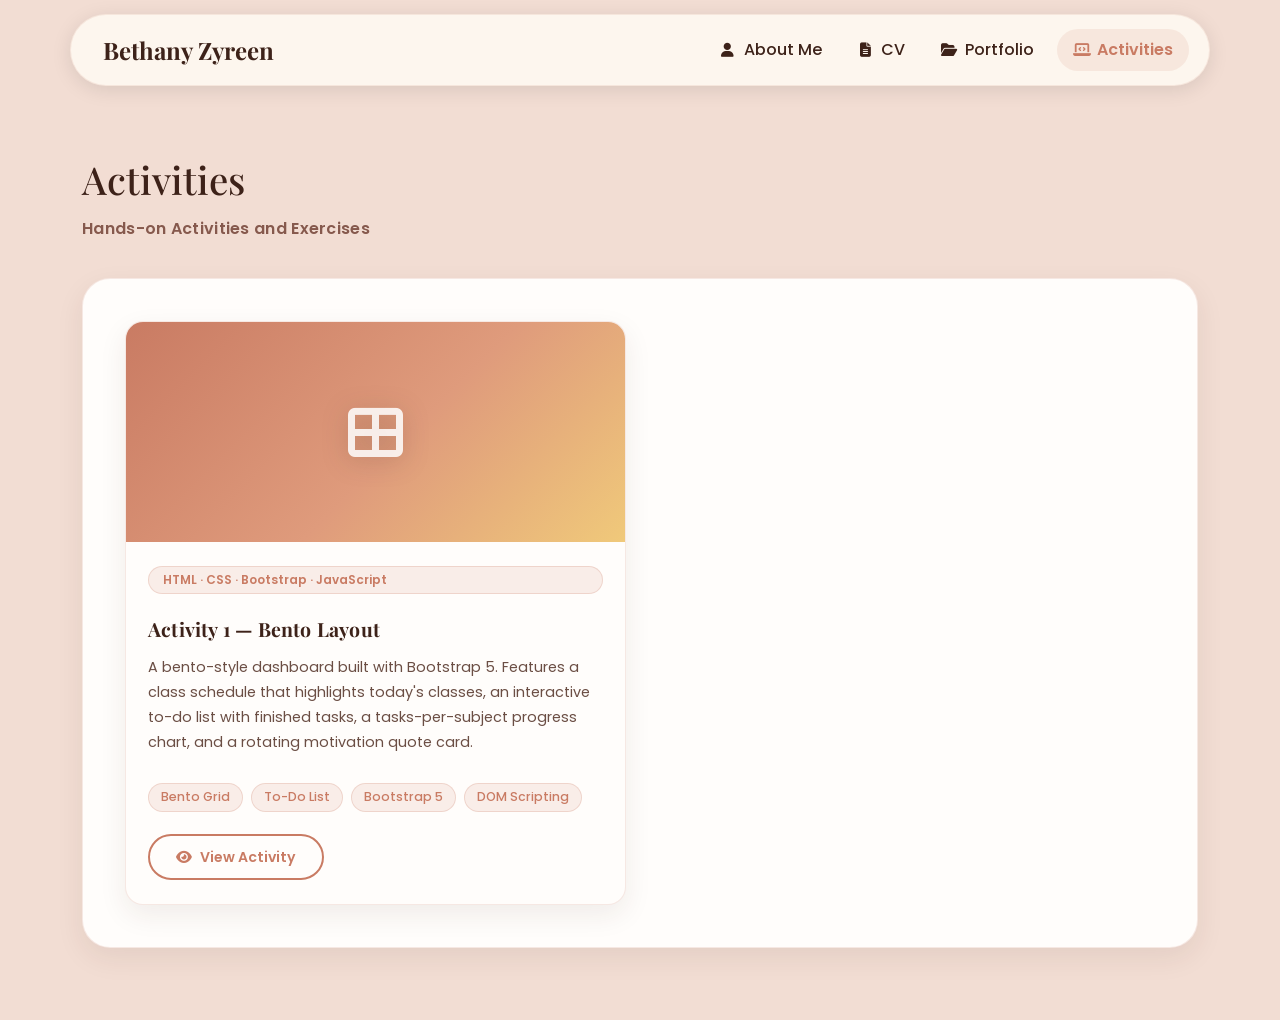
==== commit 85455e95: "fixed folder" ====
--- a/activities.html
+++ b/activities.html
@@ -42,7 +42,7 @@
   <section class="page-header">
     <div class="container">
       <h1 class="section-title">Activities</h1>
-      <p class="page-subtitle">Hands-on activities and exercises I've worked on</p>
+      <p class="page-subtitle">Hands-on Activities and Exercises</p>
     </div>
   </section>
 
@@ -70,7 +70,7 @@
                 <span class="tag">Bootstrap 5</span>
                 <span class="tag">DOM Scripting</span>
               </div>
-              <a href="activities/activity1/bento.html" target="_blank" rel="noopener" class="btn btn-project mt-3">
+              <a href="WebDev-Activities/Activity1/bento.html" target="_blank" rel="noopener" class="btn btn-project mt-3">
                 <i class="fas fa-eye"></i> View Activity
               </a>
             </div>
